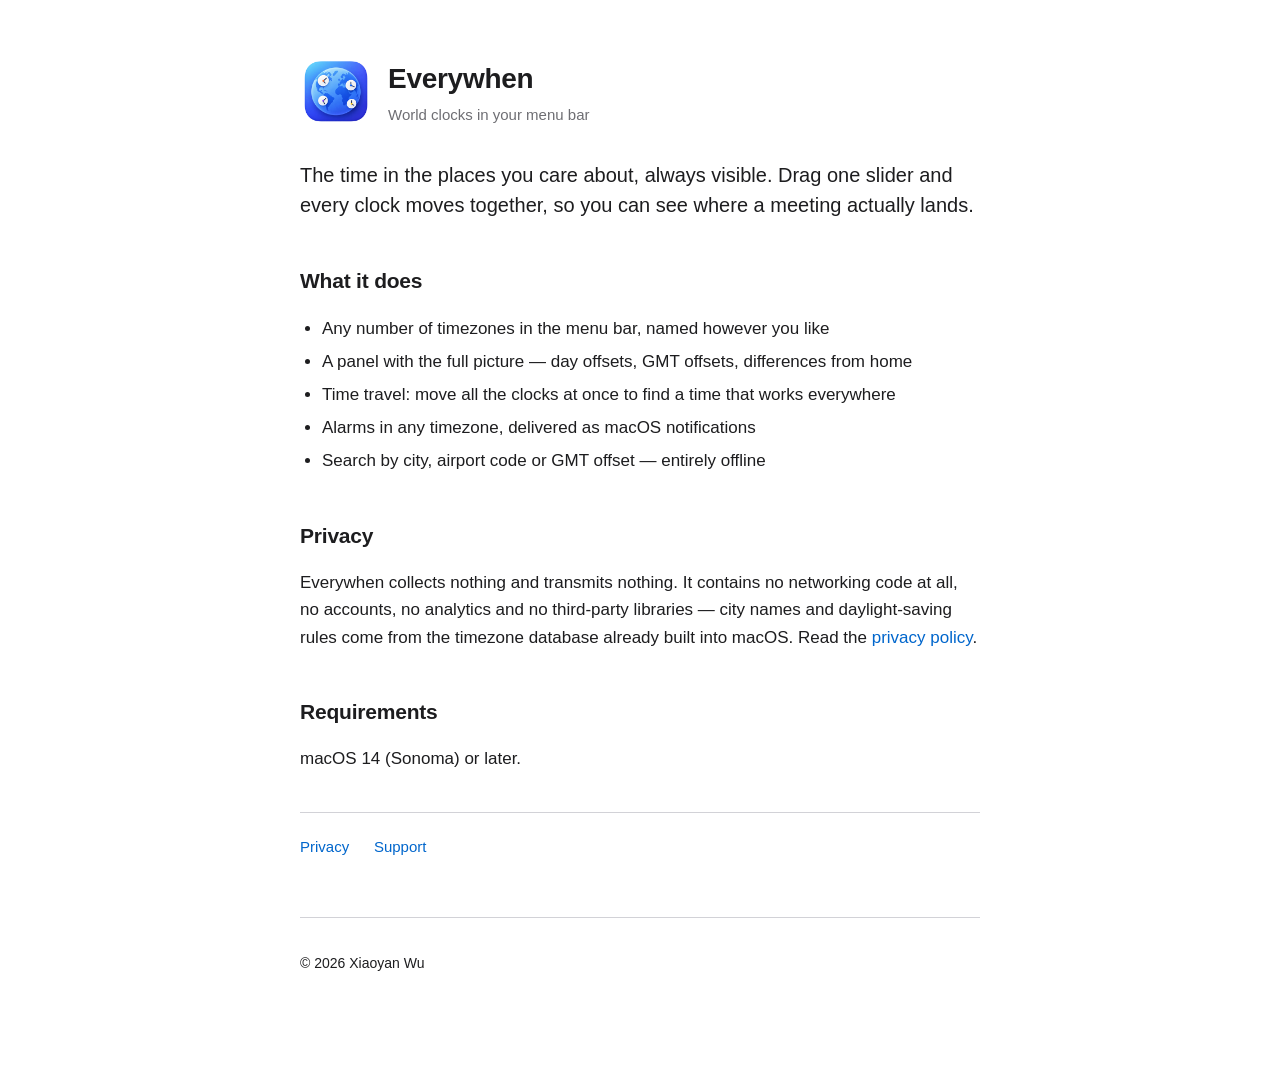
==== index.html @ 920179a2 "Update site (854fe00)" ====
<!DOCTYPE html>
<html lang="en">
<head>
<meta charset="utf-8">
<meta name="viewport" content="width=device-width, initial-scale=1">
<title>Everywhen</title>
<link rel="icon" href="icon.png">
<link rel="stylesheet" href="style.css">
</head>
<body>
<main>

<header>
    <img src="icon.png" alt="">
    <div>
        <h1>Everywhen</h1>
        <p>World clocks in your menu bar</p>
    </div>
</header>

<p class="lede">The time in the places you care about, always visible. Drag one slider and
every clock moves together, so you can see where a meeting actually lands.</p>

<h2>What it does</h2>

<ul>
    <li>Any number of timezones in the menu bar, named however you like</li>
    <li>A panel with the full picture — day offsets, GMT offsets, differences from home</li>
    <li>Time travel: move all the clocks at once to find a time that works everywhere</li>
    <li>Alarms in any timezone, delivered as macOS notifications</li>
    <li>Search by city, airport code or GMT offset — entirely offline</li>
</ul>

<h2>Privacy</h2>

<p>Everywhen collects nothing and transmits nothing. It contains no networking code at all,
no accounts, no analytics and no third-party libraries — city names and daylight-saving
rules come from the timezone database already built into macOS. Read the
<a href="privacy.html">privacy policy</a>.</p>

<h2>Requirements</h2>

<p>macOS 14 (Sonoma) or later.</p>

<nav>
    <a href="privacy.html">Privacy</a>
    <a href="support.html">Support</a>
</nav>

<footer>
    <p>© 2026 Xiaoyan Wu</p>
</footer>

</main>
</body>
</html>
---- style.css ----
/* One stylesheet, no fonts or scripts from anywhere else.
   An app whose whole pitch is that it never touches the network should not have a
   privacy policy that phones a CDN to render itself. */
:root {
    color-scheme: light dark;
    --ink: #1d1d1f;
    --ink-dim: #6e6e73;
    --bg: #ffffff;
    --panel: #f5f5f7;
    --rule: #d2d2d7;
    --accent: #0066cc;
}
@media (prefers-color-scheme: dark) {
    :root {
        --ink: #f5f5f7;
        --ink-dim: #a1a1a6;
        --bg: #161617;
        --panel: #1d1d1f;
        --rule: #38383c;
        --accent: #4da3ff;
    }
}

* { box-sizing: border-box; }

body {
    margin: 0;
    padding: 0 24px 96px;
    background: var(--bg);
    color: var(--ink);
    font: 17px/1.6 -apple-system, BlinkMacSystemFont, "Segoe UI", Roboto, Helvetica, Arial, sans-serif;
    -webkit-text-size-adjust: 100%;
}

main { max-width: 680px; margin: 0 auto; }

header {
    display: flex;
    align-items: center;
    gap: 16px;
    padding: 56px 0 8px;
}
header img { width: 72px; height: 72px; }
header h1 { font-size: 28px; margin: 0; letter-spacing: -0.01em; }
header p { margin: 2px 0 0; color: var(--ink-dim); font-size: 15px; }

h2 {
    font-size: 21px;
    margin: 44px 0 12px;
    letter-spacing: -0.01em;
}
h3 { font-size: 17px; margin: 28px 0 6px; }

p, li { color: var(--ink); }
ul { padding-left: 22px; }
li { margin: 6px 0; }

a { color: var(--accent); text-decoration: none; }
a:hover { text-decoration: underline; }

.lede {
    font-size: 20px;
    line-height: 1.5;
    margin: 24px 0;
}

.card {
    background: var(--panel);
    border: 1px solid var(--rule);
    border-radius: 12px;
    padding: 18px 22px;
    margin: 24px 0;
}
.card p:first-child { margin-top: 0; }
.card p:last-child { margin-bottom: 0; }

code {
    font: 14px/1.4 ui-monospace, SFMono-Regular, Menlo, monospace;
    background: var(--panel);
    border: 1px solid var(--rule);
    border-radius: 5px;
    padding: 1px 5px;
}

.meta { color: var(--ink-dim); font-size: 15px; }

nav { margin: 40px 0 0; padding-top: 20px; border-top: 1px solid var(--rule); }
nav a { margin-right: 20px; font-size: 15px; }

footer {
    margin-top: 56px;
    padding-top: 20px;
    border-top: 1px solid var(--rule);
    color: var(--ink-dim);
    font-size: 14px;
}
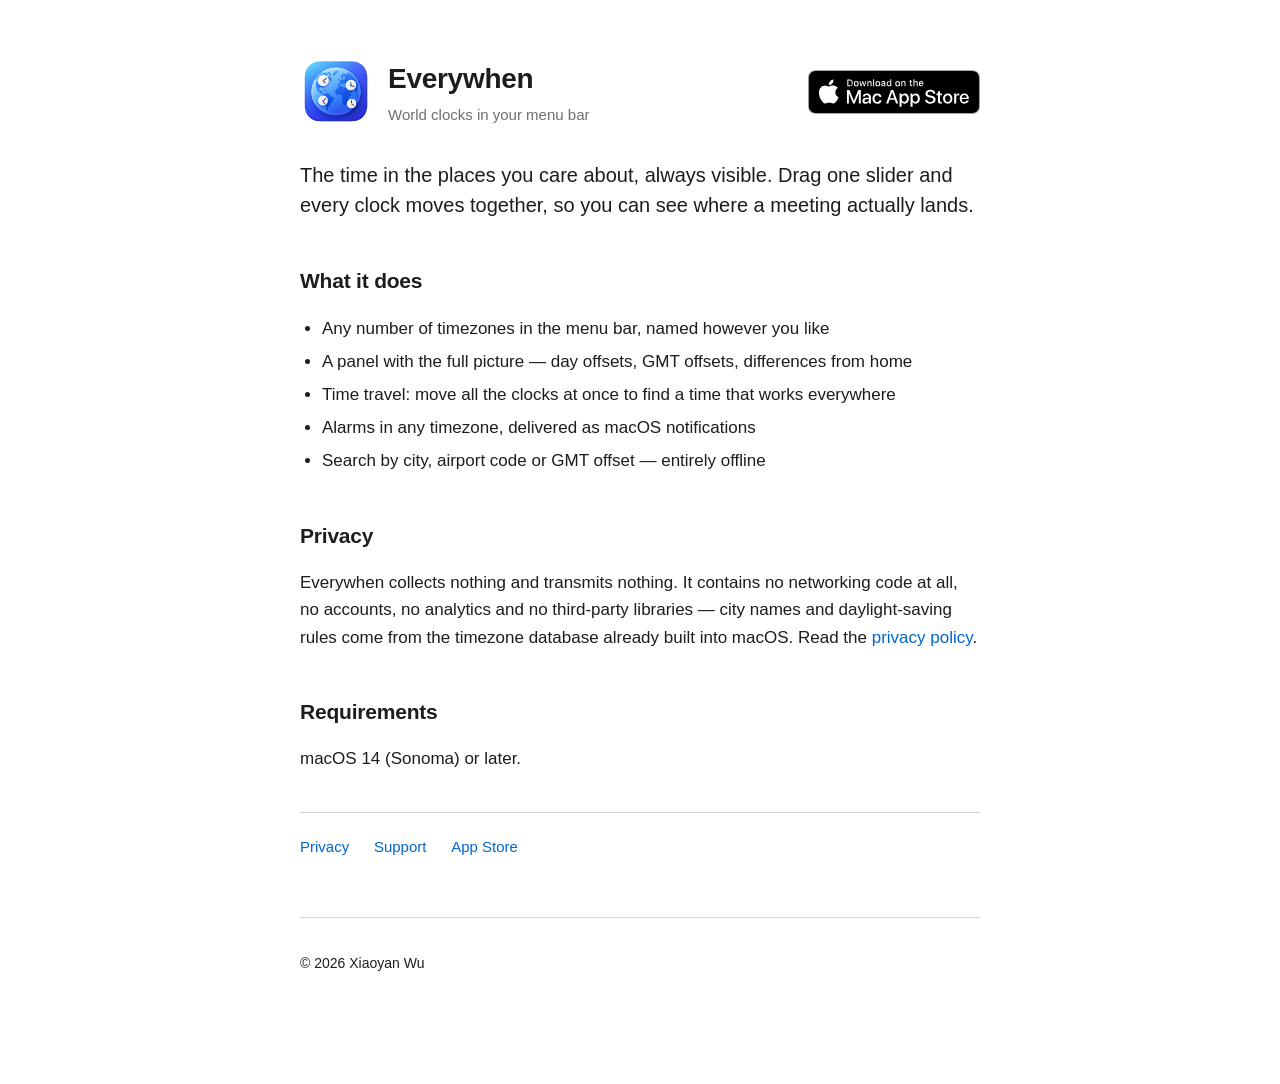
==== commit b912f3e0: "Update site (2ae05da)" ====
--- a/index.html
+++ b/index.html
@@ -3,7 +3,12 @@
 <head>
 <meta charset="utf-8">
 <meta name="viewport" content="width=device-width, initial-scale=1">
-<title>Everywhen</title>
+<title>Everywhen — World clock for your Mac menu bar</title>
+<meta name="description" content="World clocks in your Mac menu bar. A time travel slider moves every clock at once, alarms can be set in any timezone, and there is no networking code.">
+<meta property="og:type" content="website">
+<meta property="og:url" content="https://aria-vibe.github.io/everywhen-site/">
+<meta property="og:title" content="Everywhen — World clock for your Mac menu bar">
+<meta property="og:description" content="World clocks in your Mac menu bar. A time travel slider moves every clock at once, alarms can be set in any timezone, and there is no networking code.">
 <link rel="icon" href="icon.png">
 <link rel="stylesheet" href="style.css">
 </head>
@@ -16,6 +21,8 @@
         <h1>Everywhen</h1>
         <p>World clocks in your menu bar</p>
     </div>
+    <a class="store-badge" href="https://apps.apple.com/app/id6808066671?ct=site&amp;mt=12"><img
+        src="mac-app-store-badge.svg" width="156" height="40" alt="Download on the Mac App Store"></a>
 </header>
 
 <p class="lede">The time in the places you care about, always visible. Drag one slider and
@@ -45,6 +52,7 @@
 <nav>
     <a href="privacy.html">Privacy</a>
     <a href="support.html">Support</a>
+    <a href="https://apps.apple.com/app/id6808066671?ct=site&amp;mt=12">App Store</a>
 </nav>
 
 <footer>
--- a/style.css
+++ b/style.css
@@ -43,6 +43,14 @@
 header img { width: 72px; height: 72px; }
 header h1 { font-size: 28px; margin: 0; letter-spacing: -0.01em; }
 header p { margin: 2px 0 0; color: var(--ink-dim); font-size: 15px; }
+
+/* Apple's badge artwork, used as supplied: never recoloured, cropped or redrawn. */
+.store-badge { margin-left: auto; line-height: 0; }
+.store-badge img { display: block; width: auto; height: 44px; }
+@media (max-width: 520px) {
+    header { flex-wrap: wrap; }
+    .store-badge { margin-left: 0; }
+}
 
 h2 {
     font-size: 21px;
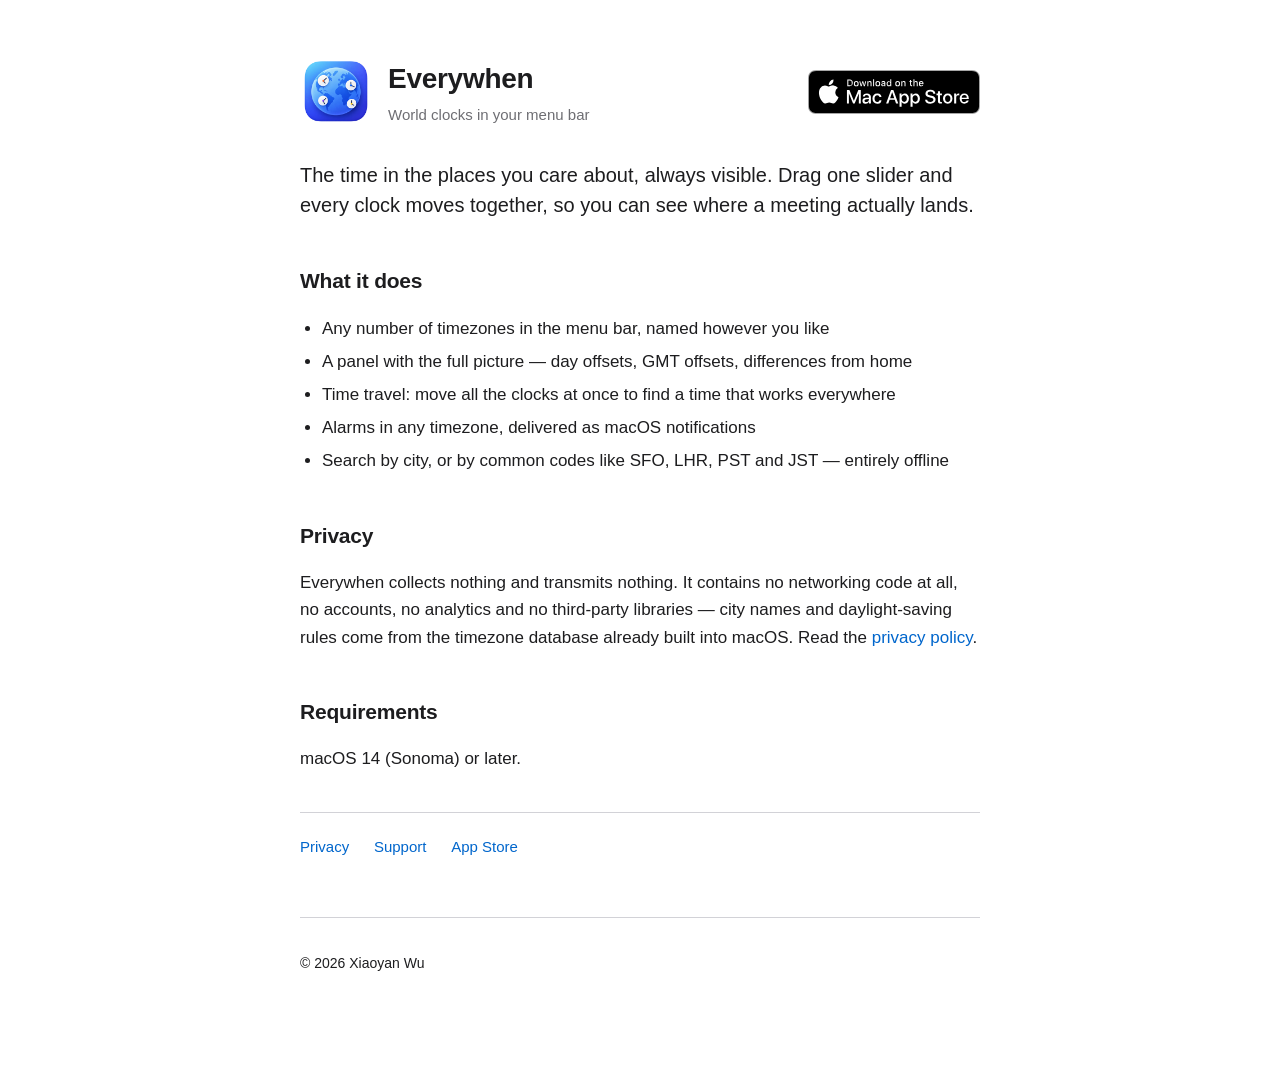
==== commit 48bce29d: "Update site (8cb7892)" ====
--- a/index.html
+++ b/index.html
@@ -35,7 +35,7 @@
     <li>A panel with the full picture — day offsets, GMT offsets, differences from home</li>
     <li>Time travel: move all the clocks at once to find a time that works everywhere</li>
     <li>Alarms in any timezone, delivered as macOS notifications</li>
-    <li>Search by city, airport code or GMT offset — entirely offline</li>
+    <li>Search by city, or by common codes like SFO, LHR, PST and JST — entirely offline</li>
 </ul>
 
 <h2>Privacy</h2>
